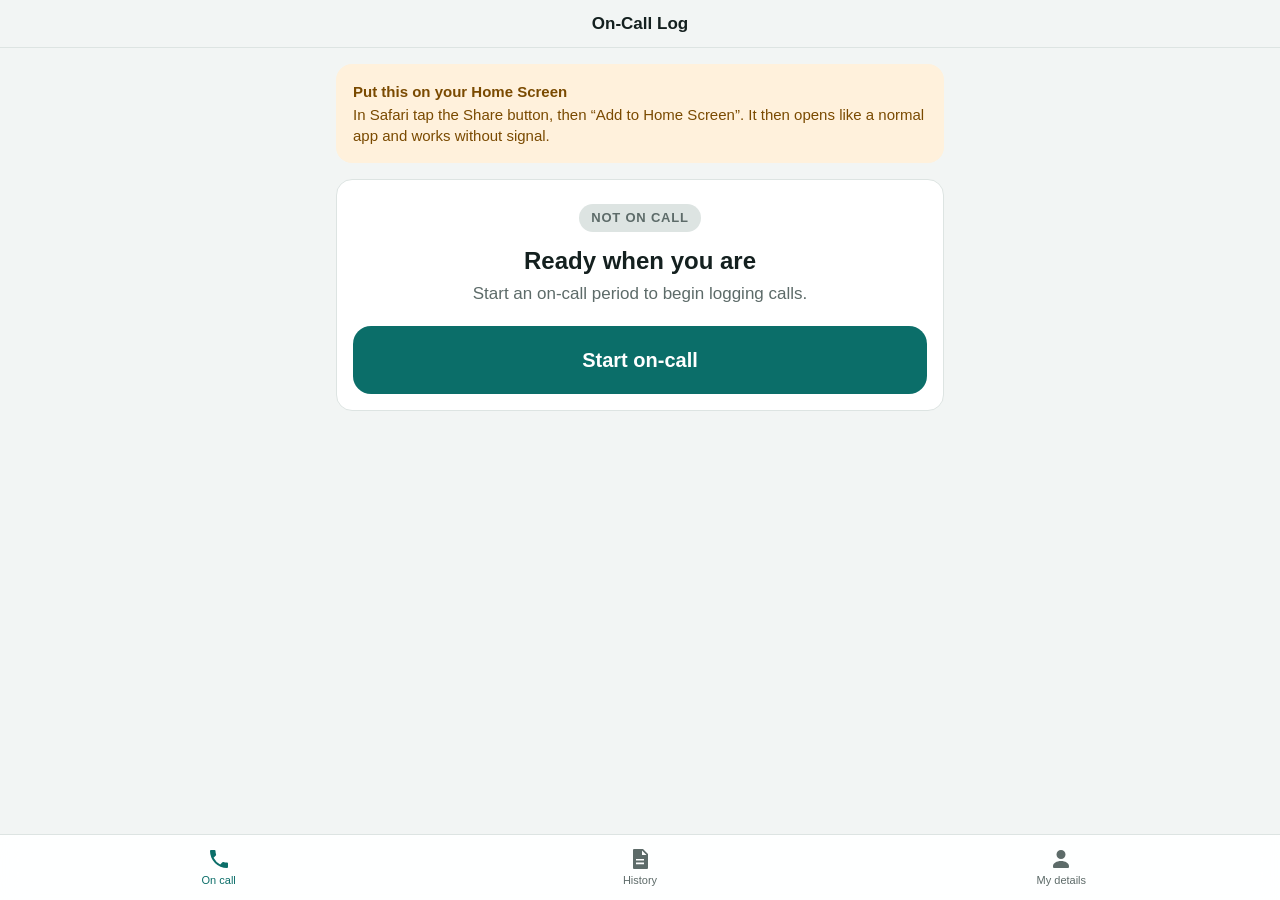
==== index.html @ 63a2a1e0 "Add On-Call Log app for logging on-call calls and exporting a PDF Installable, offline-capable web a" ====
<!doctype html>
<html lang="en">
<head>
<meta charset="utf-8">
<meta name="viewport" content="width=device-width, initial-scale=1, viewport-fit=cover">
<title>On-Call Log</title>
<meta name="description" content="Log on-call phone calls and recalls, then export a PDF.">
<meta name="theme-color" content="#0b6e69" media="(prefers-color-scheme: light)">
<meta name="theme-color" content="#0f1716" media="(prefers-color-scheme: dark)">
<meta name="apple-mobile-web-app-capable" content="yes">
<meta name="mobile-web-app-capable" content="yes">
<meta name="apple-mobile-web-app-status-bar-style" content="black-translucent">
<meta name="apple-mobile-web-app-title" content="On-Call">
<meta name="format-detection" content="telephone=no">
<meta name="robots" content="noindex">
<link rel="manifest" href="manifest.webmanifest">
<link rel="apple-touch-icon" href="icons/icon-180.png">
<link rel="icon" type="image/png" href="icons/icon-192.png">
<link rel="stylesheet" href="styles.css">
</head>
<body>
<header class="topbar">
  <button class="back" id="back" data-act="back" hidden aria-label="Back">‹ Back</button>
  <h1 id="title">On-Call Log</h1>
</header>

<main id="view" tabindex="-1"></main>

<nav class="tabbar" aria-label="Sections">
  <button data-tab="home" aria-current="page">
    <svg viewBox="0 0 24 24" aria-hidden="true"><path d="M6.6 10.8a15 15 0 0 0 6.6 6.6l2.2-2.2a1 1 0 0 1 1-.25 11.4 11.4 0 0 0 3.6.58 1 1 0 0 1 1 1V20a1 1 0 0 1-1 1A17 17 0 0 1 3 4a1 1 0 0 1 1-1h3.5a1 1 0 0 1 1 1c0 1.25.2 2.45.57 3.57a1 1 0 0 1-.25 1.02z"/></svg>
    <span>On call</span>
  </button>
  <button data-tab="history">
    <svg viewBox="0 0 24 24" aria-hidden="true"><path d="M6 2h9l5 5v14a1 1 0 0 1-1 1H6a1 1 0 0 1-1-1V3a1 1 0 0 1 1-1zm8 1.5V8h4.5zM8 12v1.6h8V12zm0 3.6v1.6h8v-1.6z"/></svg>
    <span>History</span>
  </button>
  <button data-tab="settings">
    <svg viewBox="0 0 24 24" aria-hidden="true"><path d="M12 12a4.5 4.5 0 1 0 0-9 4.5 4.5 0 0 0 0 9zm0 2c-4.4 0-8 2.2-8 5v1a1 1 0 0 0 1 1h14a1 1 0 0 0 1-1v-1c0-2.8-3.6-5-8-5z"/></svg>
    <span>My details</span>
  </button>
</nav>

<dialog id="sheet" aria-labelledby="sheet-title">
  <form id="sheet-form" method="dialog" novalidate>
    <div class="sheet-head">
      <button type="button" class="link" data-act="sheet-cancel">Cancel</button>
      <h2 id="sheet-title"></h2>
      <button type="submit" class="link strong" id="sheet-save">Save</button>
    </div>
    <div class="sheet-body" id="sheet-body"></div>
  </form>
</dialog>

<div id="toast" role="status" aria-live="polite"></div>

<script src="vendor/jspdf.umd.min.js"></script>
<script src="vendor/jspdf.plugin.autotable.min.js"></script>
<script src="app.js"></script>
</body>
</html>
---- styles.css ----
:root {
  --bg: #f2f5f4;
  --card: #ffffff;
  --text: #14201f;
  --muted: #5d6b69;
  --line: #dde4e2;
  --accent: #0b6e69;
  --accent-text: #ffffff;
  --accent-soft: #e0f1ef;
  --danger: #b3261e;
  --warn-soft: #fff1dc;
  --warn-text: #7a4a00;
  --radius: 16px;
  color-scheme: light dark;
}
@media (prefers-color-scheme: dark) {
  :root {
    --bg: #0f1716;
    --card: #1a2423;
    --text: #e9f0ef;
    --muted: #98a8a5;
    --line: #2b3837;
    --accent: #3fb8b0;
    --accent-text: #06201e;
    --accent-soft: #17312f;
    --danger: #ff8a80;
    --warn-soft: #33270f;
    --warn-text: #ffcf87;
  }
}

* { box-sizing: border-box; -webkit-tap-highlight-color: transparent; }
html { -webkit-text-size-adjust: 100%; }
body {
  margin: 0;
  background: var(--bg);
  color: var(--text);
  font: 17px/1.4 -apple-system, BlinkMacSystemFont, "Segoe UI", Roboto, sans-serif;
  min-height: 100dvh;
  overscroll-behavior-y: none;
}
button, input, select, textarea { font: inherit; color: inherit; }
button { cursor: pointer; touch-action: manipulation; }
h1, h2, h3, p { margin: 0; }

/* ---------- chrome ---------- */
.topbar {
  position: sticky; top: 0; z-index: 5;
  display: flex; align-items: center; justify-content: center;
  padding: calc(env(safe-area-inset-top) + 10px) 16px 10px;
  background: color-mix(in srgb, var(--bg) 88%, transparent);
  backdrop-filter: blur(14px); -webkit-backdrop-filter: blur(14px);
  border-bottom: 1px solid var(--line);
  min-height: calc(env(safe-area-inset-top) + 48px);
}
.topbar h1 { font-size: 17px; font-weight: 600; }
.back {
  position: absolute; left: 6px; bottom: 4px;
  background: none; border: 0; color: var(--accent);
  padding: 8px 10px; font-size: 17px;
}

main {
  max-width: 640px; margin: 0 auto;
  padding: 16px 16px calc(env(safe-area-inset-bottom) + 96px);
  outline: none;
}

.tabbar {
  position: fixed; left: 0; right: 0; bottom: 0; z-index: 5;
  display: flex;
  padding: 6px 8px calc(env(safe-area-inset-bottom) + 6px);
  background: color-mix(in srgb, var(--card) 92%, transparent);
  backdrop-filter: blur(14px); -webkit-backdrop-filter: blur(14px);
  border-top: 1px solid var(--line);
}
.tabbar button {
  flex: 1; background: none; border: 0; padding: 6px 0;
  display: flex; flex-direction: column; align-items: center; gap: 2px;
  color: var(--muted); font-size: 11px; font-weight: 500;
}
.tabbar svg { width: 24px; height: 24px; fill: currentColor; }
.tabbar button[aria-current="page"] { color: var(--accent); }

/* ---------- building blocks ---------- */
.card {
  background: var(--card); border-radius: var(--radius);
  padding: 16px; margin-bottom: 16px;
  border: 1px solid var(--line);
}
.section-title {
  font-size: 13px; font-weight: 600; text-transform: uppercase; letter-spacing: .04em;
  color: var(--muted); margin: 24px 4px 8px;
}
.muted { color: var(--muted); }
.small { font-size: 14px; }
.center { text-align: center; }

.btn {
  display: flex; align-items: center; justify-content: center; gap: 8px;
  width: 100%; min-height: 50px; padding: 12px 16px;
  border-radius: 14px; border: 1px solid transparent;
  font-weight: 600; text-align: center;
}
.btn + .btn { margin-top: 10px; }
.btn.primary { background: var(--accent); color: var(--accent-text); }
.btn.soft { background: var(--accent-soft); color: var(--accent); }
.btn.outline { background: transparent; border-color: var(--line); color: var(--text); }
.btn.danger { background: transparent; color: var(--danger); border-color: var(--line); }
.btn.huge { min-height: 68px; font-size: 20px; border-radius: 18px; }
.btn:active { opacity: .7; }
.btn-row { display: flex; gap: 10px; }
.btn-row .btn { margin-top: 0; }

/* ---------- status card ---------- */
.status { text-align: center; padding: 24px 16px 16px; }
.status .pill {
  display: inline-flex; align-items: center; gap: 8px;
  padding: 5px 12px; border-radius: 999px;
  font-size: 13px; font-weight: 700; letter-spacing: .06em;
  background: var(--line); color: var(--muted);
}
.status.on .pill { background: var(--accent-soft); color: var(--accent); }
.status.on .pill::before {
  content: ""; width: 8px; height: 8px; border-radius: 50%; background: var(--accent);
  animation: pulse 1.8s ease-in-out infinite;
}
@keyframes pulse { 50% { opacity: .25; } }
@media (prefers-reduced-motion: reduce) { .status.on .pill::before { animation: none; } }
.status .big { font-size: 24px; font-weight: 700; margin-top: 12px; }
.status .sub { color: var(--muted); margin: 4px 0 20px; font-variant-numeric: tabular-nums; }

/* ---------- lists ---------- */
.list { background: var(--card); border: 1px solid var(--line); border-radius: var(--radius); overflow: hidden; margin-bottom: 16px; }
.row {
  display: flex; align-items: center; gap: 12px; width: 100%;
  padding: 12px 14px; background: none; border: 0; text-align: left;
  border-bottom: 1px solid var(--line);
}
.row:last-child { border-bottom: 0; }
.row:active { background: var(--accent-soft); }
.row .time { font-variant-numeric: tabular-nums; font-weight: 600; min-width: 48px; }
.row .body { flex: 1; min-width: 0; }
.row .line1, .row .line2 { display: block; }
.row .line1 { font-weight: 600; overflow: hidden; text-overflow: ellipsis; white-space: nowrap; }
.row .line2 { color: var(--muted); font-size: 14px; overflow: hidden; text-overflow: ellipsis; white-space: nowrap; }
.row .chev { color: var(--muted); font-size: 20px; }
.badge {
  display: inline-block; font-size: 12px; font-weight: 600; padding: 2px 8px;
  border-radius: 999px; background: var(--accent-soft); color: var(--accent);
  vertical-align: 1px; margin-left: 6px;
}
.badge.recall { background: var(--warn-soft); color: var(--warn-text); }
.empty { padding: 28px 16px; text-align: center; color: var(--muted); }

.tip { background: var(--warn-soft); color: var(--warn-text); border-color: transparent; font-size: 15px; }
.tip b { display: block; margin-bottom: 2px; }

/* ---------- forms ---------- */
.field { display: block; margin-bottom: 14px; }
.field > span { display: block; font-size: 13px; font-weight: 600; color: var(--muted); margin: 0 4px 5px; }
.field input, .field select, .field textarea {
  width: 100%; min-height: 48px; padding: 11px 12px;
  background: var(--card); border: 1px solid var(--line); border-radius: 12px;
  font-size: 17px; -webkit-appearance: none; appearance: none;
}
.field textarea { min-height: 84px; resize: vertical; }
.field input:focus, .field select:focus, .field textarea:focus {
  outline: 2px solid var(--accent); outline-offset: 0; border-color: transparent;
}
.field input.urn { font-size: 22px; font-weight: 700; letter-spacing: .04em; }
.two { display: grid; grid-template-columns: 1fr 1fr; gap: 10px; }
.two > * { min-width: 0; }

.seg { display: grid; grid-template-columns: 1fr 1fr; gap: 0; background: var(--line); border-radius: 12px; padding: 3px; margin-bottom: 14px; }
.seg label { position: relative; }
.seg input { position: absolute; opacity: 0; inset: 0; }
.seg span { display: block; text-align: center; padding: 10px 6px; border-radius: 10px; font-weight: 600; font-size: 15px; color: var(--muted); }
.seg input:checked + span { background: var(--card); color: var(--text); box-shadow: 0 1px 3px rgba(0,0,0,.15); }
.seg input:focus-visible + span { outline: 2px solid var(--accent); }

.chips { display: flex; gap: 8px; flex-wrap: wrap; margin: -6px 0 14px; }
.chip { background: var(--accent-soft); color: var(--accent); border: 0; border-radius: 999px; padding: 7px 13px; font-size: 14px; font-weight: 600; }

/* ---------- sheet ---------- */
dialog#sheet {
  border: 0; padding: 0; margin: auto auto 0; width: 100%; max-width: 640px;
  max-height: 92dvh; border-radius: 20px 20px 0 0;
  background: var(--bg); color: var(--text);
}
dialog#sheet::backdrop { background: rgba(0,0,0,.45); }
#sheet-form { display: flex; flex-direction: column; max-height: 92dvh; }
.sheet-head {
  display: flex; align-items: center; justify-content: space-between;
  padding: 8px 6px; border-bottom: 1px solid var(--line); flex: none;
}
.sheet-head h2 { font-size: 17px; font-weight: 600; }
.link { background: none; border: 0; color: var(--accent); padding: 10px 12px; font-size: 17px; }
.link.strong { font-weight: 700; }
.sheet-body { padding: 16px 16px calc(env(safe-area-inset-bottom) + 20px); overflow-y: auto; -webkit-overflow-scrolling: touch; }

#toast {
  position: fixed; left: 50%; bottom: calc(env(safe-area-inset-bottom) + 84px);
  transform: translateX(-50%) translateY(20px);
  background: var(--text); color: var(--bg);
  padding: 10px 16px; border-radius: 999px; font-size: 15px; font-weight: 600;
  opacity: 0; pointer-events: none; transition: opacity .2s, transform .2s; z-index: 20;
  max-width: calc(100vw - 32px);
}
#toast.show { opacity: 1; transform: translateX(-50%); }
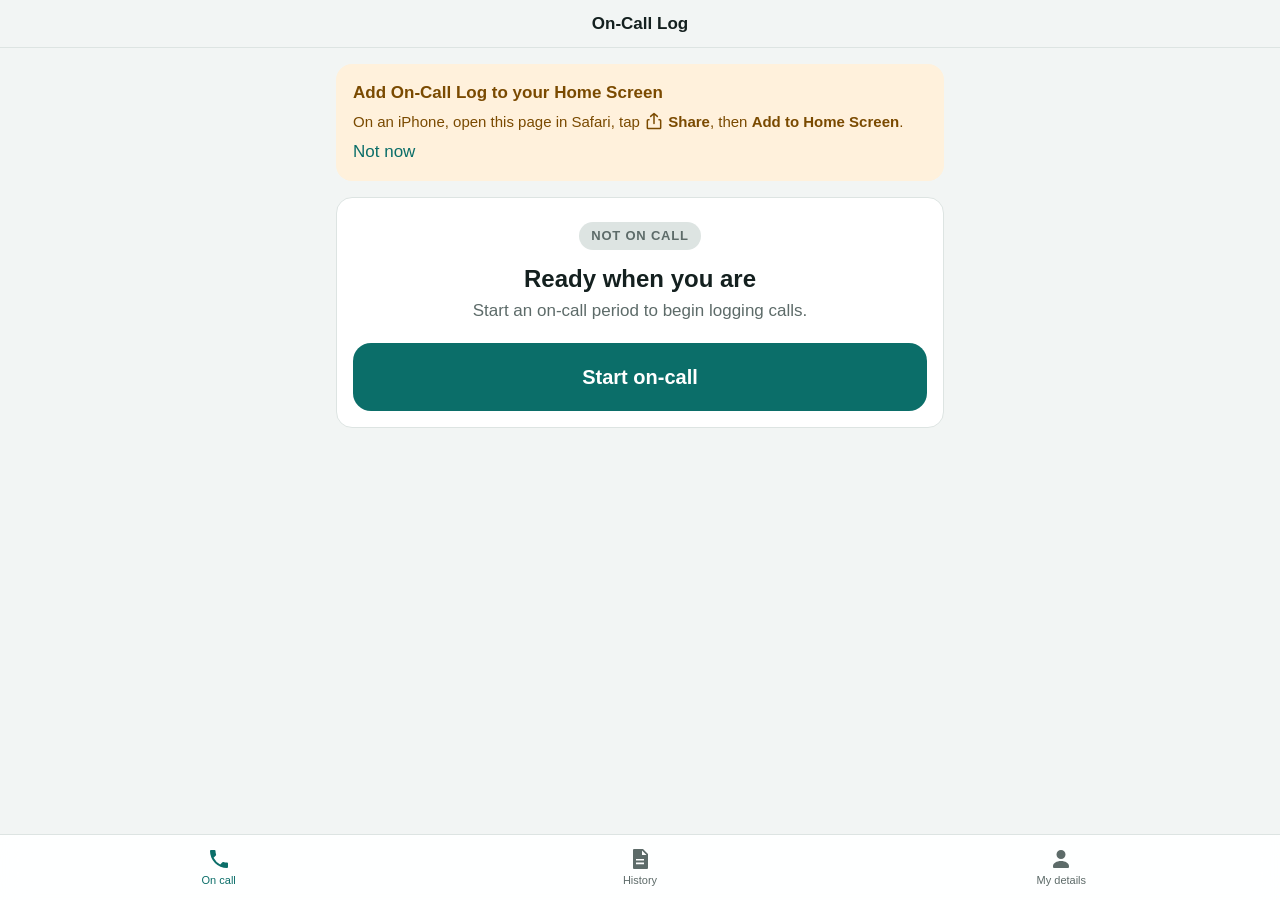
==== commit 8cb6e42b: "Add Home Screen install guide and share-with-a-colleague link Step-by-step Add to Home Screen card o" ====
--- a/index.html
+++ b/index.html
@@ -4,7 +4,10 @@
 <meta charset="utf-8">
 <meta name="viewport" content="width=device-width, initial-scale=1, viewport-fit=cover">
 <title>On-Call Log</title>
-<meta name="description" content="Log on-call phone calls and recalls, then export a PDF.">
+<meta name="description" content="Log on-call recalls and create the claim form. Open in Safari, then Share → Add to Home Screen.">
+<meta property="og:title" content="On-Call Log">
+<meta property="og:description" content="Log on-call recalls and create the claim form. Open in Safari, then Share → Add to Home Screen.">
+<meta property="og:image" content="icons/icon-512.png">
 <meta name="theme-color" content="#0b6e69" media="(prefers-color-scheme: light)">
 <meta name="theme-color" content="#0f1716" media="(prefers-color-scheme: dark)">
 <meta name="apple-mobile-web-app-capable" content="yes">
@@ -56,6 +59,7 @@
 
 <script src="vendor/jspdf.umd.min.js"></script>
 <script src="vendor/jspdf.plugin.autotable.min.js"></script>
+<script src="vendor/qrcode.js"></script>
 <script src="app.js"></script>
 </body>
 </html>
--- a/styles.css
+++ b/styles.css
@@ -150,6 +150,7 @@
   border-radius: 999px; background: var(--accent-soft); color: var(--accent);
   vertical-align: 1px; margin-left: 6px;
 }
+.badge.none { background: var(--line); color: var(--muted); }
 .badge.recall { background: var(--warn-soft); color: var(--warn-text); }
 .empty { padding: 28px 16px; text-align: center; color: var(--muted); }
 
@@ -208,3 +209,12 @@
   max-width: calc(100vw - 32px);
 }
 #toast.show { opacity: 1; transform: translateX(-50%); }
+
+/* ---------- install & share ---------- */
+.tip .tip-title { font-size: 17px; margin-bottom: 6px; }
+.steps { margin: 4px 0 8px; padding-left: 22px; }
+.steps li { margin: 7px 0; padding-left: 2px; }
+.steps b, .tip p b { display: inline; }
+.inline-ico { width: 20px; height: 20px; vertical-align: -4px; }
+.qr { width: 190px; margin: 0 auto; background: #fff; border-radius: 12px; padding: 6px; }
+.qr svg { display: block; width: 100%; height: auto; }
